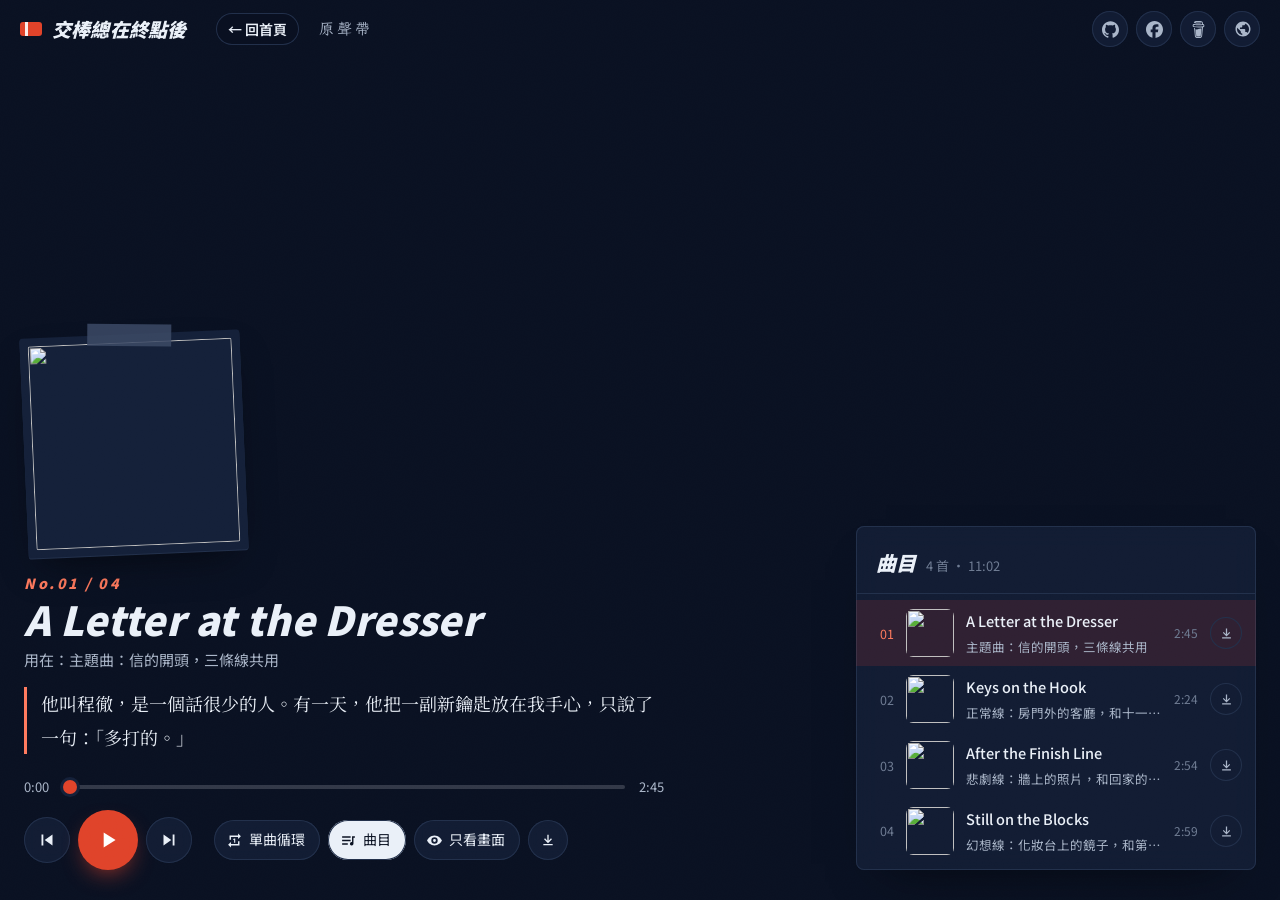
==== docs/music/index.html @ 39784e63 "配樂四首（gemini-web）、公開站：首頁、原聲帶、查證紀錄 正常、悲劇、幻想三首是第二版：第一版代聽發現樂器沒照指定，改提示詞重產。 服務網址與金鑰都從本機環境讀。  Co-Authored-B" ====
<!doctype html>
<html lang="zh-Hant" data-theme="dark" data-skin="cheng">
<head>
<meta charset="utf-8">
<meta name="viewport" content="width=device-width,initial-scale=1,viewport-fit=cover">
<title>交棒總在終點後 · 原聲帶</title>
<meta name="description" content="《交棒總在終點後》原聲帶四首。播放時背景換成那首曲子用到的畫面，可以把介面整個收起來，只留圖和音樂。">
<meta name="theme-color" content="#1b1f2d">
<link rel="canonical" href="https://yazelin.github.io/larch-handoff/music/">
<meta property="og:type" content="music.album">
<meta property="og:title" content="交棒總在終點後 · 原聲帶">
<meta property="og:description" content="四首純器樂，照劇情的順序。播放時背景換成那一段的畫面。">
<meta property="og:image" content="https://cdn.jsdelivr.net/gh/yazelin/larch-handoff@main/assets/art/cg/C01_v1.webp">
<meta name="twitter:card" content="summary_large_image">
<link rel="icon" href="data:image/svg+xml,%3Csvg xmlns='http://www.w3.org/2000/svg' viewBox='0 0 32 32'%3E%3Crect x='2' y='7' width='28' height='18' rx='4' fill='%23c4553e'/%3E%3Crect x='9' y='7' width='4' height='18' fill='%23fff'/%3E%3C/svg%3E">
<link rel="preconnect" href="https://fonts.googleapis.com">
<link rel="preconnect" href="https://fonts.gstatic.com" crossorigin>
<link rel="preconnect" href="https://cdn.jsdelivr.net" crossorigin>
<link rel="stylesheet" href="https://fonts.googleapis.com/css2?family=LXGW+WenKai+TC:wght@400;700&family=Noto+Serif+TC:wght@400;600&family=Noto+Sans+TC:wght@400;500;700;900&family=Huninn&display=swap">
<link rel="stylesheet" href="../assets-site/site.css">
<style>
  :root{--veil:var(--paper-rgb);--glass:color-mix(in srgb,var(--card) 80%,transparent)}
html,body{height:100%;margin:0;overflow:hidden;overscroll-behavior:none}
body{display:flex;flex-direction:column;height:100dvh}
body::before{z-index:3}

#stage{position:fixed;inset:0;z-index:0;overflow:hidden;background:var(--paper)}
#stage img{position:absolute;inset:0;width:100%;height:100%;object-fit:cover;opacity:0;transition:opacity 1.8s ease;transform:scale(1.04)}
#stage img.on{opacity:1;animation:kb var(--kb,20s) linear forwards}
@keyframes kb{from{transform:scale(1.05) translate(var(--x0),var(--y0))}to{transform:scale(1.16) translate(var(--x1),var(--y1))}}
/* 薄紗：上方淡、下方濃，讓壓在亮圖上的字看得清 */
#stage::after{content:"";position:absolute;inset:0;transition:opacity .7s;
  background:linear-gradient(180deg,rgb(var(--veil)/.7) 0,rgb(var(--veil)/0) 16%,rgb(var(--veil)/0) 40%,rgb(var(--veil)/.72) 70%,rgb(var(--veil)/.96) 100%)}
@media (min-width:901px){#stage::after{background:linear-gradient(180deg,rgb(var(--veil)/.7) 0,rgb(var(--veil)/0) 16%,rgb(var(--veil)/0) 46%,rgb(var(--veil)/.75) 76%,rgb(var(--veil)/.95) 100%),linear-gradient(270deg,rgb(var(--veil)/.55),rgb(var(--veil)/0) 40%),linear-gradient(90deg,rgb(var(--veil)/.6),rgb(var(--veil)/0) 50%)}}


.top{position:relative;z-index:4;flex:none}
.top .in{height:58px}
.top .ttl2{font-family:var(--f-display);color:var(--ink-2);font-size:15px;letter-spacing:.2em;white-space:nowrap}
.top .footer-icons{margin-left:auto!important}
.top .footer-icons{margin-left:10px;gap:8px}
.top .footer-icon{width:36px;height:36px;background:var(--glass);backdrop-filter:blur(6px);-webkit-backdrop-filter:blur(6px)}
/* 回首頁：桌機手機都看得到 */
.top .home{margin-left:10px;padding:6px 12px;border-radius:99px;font:600 14px "Noto Sans TC",sans-serif;text-decoration:none;color:var(--ink);background:rgb(var(--paper-rgb)/.82);box-shadow:inset 0 0 0 1px var(--line);white-space:nowrap}
.top .home:hover{background:rgb(var(--paper-rgb))}
@media (max-width:520px){.top .ttl2{display:none}.brand{font-size:17px}.brand span{display:none}.top .footer-icon{width:34px;height:34px}.top .footer-icons{gap:6px;margin-left:8px}}

main{position:relative;z-index:2;flex:1;min-height:0;display:grid;grid-template-columns:minmax(0,1fr) 400px;gap:28px;padding:12px max(24px,calc(50% - 620px)) 0}
#now{align-self:end;max-width:640px;padding-bottom:30px}
.cv{position:relative;width:min(220px,30vw);aspect-ratio:1;margin:0 0 22px;padding:8px;background:var(--card);border-radius:4px;rotate:-1.5deg;
  box-shadow:0 1px 0 var(--line),0 18px 40px -16px rgb(var(--shadow)/.55)}
.cv::before{content:"";position:absolute;z-index:1;top:-10px;left:50%;width:84px;height:22px;translate:-50% 0;rotate:3deg;background:var(--tape);opacity:.85}

.cv img{width:100%;height:100%;object-fit:cover;border-radius:2px;transition:opacity .5s}
#no{font-size:13px;letter-spacing:.22em;color:var(--accent);font-weight:500;margin:0}
#title{font-family:var(--f-display);font-weight:400;font-size:clamp(26px,3.6vw,40px);line-height:1.25;margin:4px 0 2px;letter-spacing:.01em}
#scene{margin:0;color:var(--ink-2);font-size:15px}
#line{font-family:var(--f-serif);font-size:clamp(16px,1.6vw,18px);margin:14px 0 20px;padding-left:14px;border-left:3px solid var(--accent);color:var(--ink)}
.bar{display:flex;align-items:center;gap:12px;font-size:13px;color:var(--ink-2);font-variant-numeric:tabular-nums}
#seek{flex:1;-webkit-appearance:none;appearance:none;height:22px;background:transparent;cursor:pointer}
#seek::-webkit-slider-runnable-track{height:4px;border-radius:2px;background:linear-gradient(90deg,var(--track) var(--p,0%),color-mix(in srgb,var(--ink) 18%,transparent) var(--p,0%))}
#seek::-moz-range-track{height:4px;border-radius:2px;background:linear-gradient(90deg,var(--track) var(--p,0%),color-mix(in srgb,var(--ink) 18%,transparent) var(--p,0%))}
#seek::-webkit-slider-thumb{-webkit-appearance:none;width:14px;height:14px;margin-top:-5px;border-radius:50%;background:var(--track);box-shadow:0 0 0 3px var(--card)}
#seek::-moz-range-thumb{width:14px;height:14px;border:0;border-radius:50%;background:var(--track);box-shadow:0 0 0 3px var(--card)}
.ctl{display:flex;align-items:center;gap:8px;margin-top:10px;flex-wrap:wrap}
.ctl button{border:0;cursor:pointer;width:46px;height:46px;border-radius:50%;display:grid;place-items:center;background:var(--glass);color:var(--ink);box-shadow:inset 0 0 0 1px var(--line);backdrop-filter:blur(6px);-webkit-backdrop-filter:blur(6px);transition:transform .2s}
.ctl button:hover{transform:translateY(-1px)}
.ctl svg{width:22px;height:22px;fill:currentColor}
#play{width:60px;height:60px;background:var(--track);color:var(--track-ink);box-shadow:0 10px 24px -10px color-mix(in srgb,var(--track) 85%,transparent)}
#play svg{width:26px;height:26px}
.ctl .txt{width:auto;border-radius:23px;padding:0 15px 0 12px;font-size:14px;height:40px;display:inline-flex;gap:6px;align-items:center}
.ctl .txt svg{width:17px;height:17px}
#dlbtn{padding:0 12px}
.ctl .txt[aria-pressed="true"]{background:var(--ink);color:var(--paper)}
.ctl .gap{flex:0 0 6px}

#side{min-height:0;display:flex;flex-direction:column;align-self:end;max-height:calc(100% - 24px);margin-bottom:30px;background:var(--glass);border-radius:18px;
  box-shadow:inset 0 0 0 1px var(--line),0 24px 50px -30px rgb(var(--shadow)/.6);backdrop-filter:blur(12px);-webkit-backdrop-filter:blur(12px);overflow:hidden}
#sidehead{flex:none;display:flex;align-items:baseline;gap:10px;padding:18px 20px 12px;border-bottom:1px solid var(--line)}
#sidehead b{font-family:var(--f-display);font-weight:400;font-size:20px}
#sidehead span{color:var(--ink-3);font-size:13px}
#grab{display:none}
#list{flex:1;min-height:0;overflow-y:auto;margin:0;padding:6px 0;list-style:none}
#list li{display:grid;grid-template-columns:22px 48px minmax(0,1fr) auto 32px;gap:12px;align-items:center;padding:8px 14px 8px 16px;cursor:pointer;transition:background .2s}
#list li:hover{background:color-mix(in srgb,var(--ink) 6%,transparent)}
#list li.on{background:color-mix(in srgb,var(--track) 14%,transparent)}
#list .k,#list .eq{grid-area:1/1}
#list .k{font-size:12.5px;color:var(--ink-3);font-variant-numeric:tabular-nums;text-align:right}
#list li.on .k{color:var(--accent)}
#list img{width:48px;height:48px;border-radius:7px;object-fit:cover}
#list b{display:block;font-weight:500;font-size:14.5px;white-space:nowrap;overflow:hidden;text-overflow:ellipsis}
#list .t span{display:block;font-size:12.5px;color:var(--ink-2);white-space:nowrap;overflow:hidden;text-overflow:ellipsis}
#list .d{font-size:12px;color:var(--ink-3);font-variant-numeric:tabular-nums}
#list .dl{border:0;width:32px;height:32px;border-radius:50%;display:grid;place-items:center;background:none;color:var(--ink-2);cursor:pointer;box-shadow:inset 0 0 0 1px var(--line)}
#list .dl:hover{color:var(--ink)}
#list .dl svg{width:15px;height:15px;fill:currentColor}
/* 正在播的那首，序號換成三條會動的小柱 */
.eq{display:none;justify-self:end;gap:2px;align-items:flex-end;height:14px}
.eq i{width:3px;background:var(--track);border-radius:1px;animation:eq 1s ease-in-out infinite}
.eq i:nth-child(2){animation-delay:-.35s}.eq i:nth-child(3){animation-delay:-.7s}
@keyframes eq{0%,100%{height:4px}50%{height:14px}}
body.playing #list li.on .k{display:none}
body.playing #list li.on .eq{display:flex}

body.nolist main{grid-template-columns:minmax(0,1fr)}
body.nolist #side{display:none}
body.bare #stage::after{opacity:.15}
#baretip{position:fixed;z-index:5;left:50%;bottom:calc(24px + env(safe-area-inset-bottom));transform:translateX(-50%);padding:7px 16px;border-radius:99px;background:rgb(var(--veil)/.8);color:var(--ink-2);font-size:13px;opacity:0;transition:opacity .6s;pointer-events:none;white-space:nowrap}
body.bare #baretip.show{opacity:1}
#hint{position:fixed;z-index:6;left:50%;top:42%;transform:translate(-50%,-50%);border:0;padding:14px 28px;border-radius:99px;background:var(--track);color:var(--track-ink);font-size:16px;letter-spacing:.12em;cursor:pointer;box-shadow:0 14px 30px -12px color-mix(in srgb,var(--track) 85%,transparent)}
#hint[hidden]{display:none}

@media (max-width:900px){
  main{grid-template-columns:1fr;padding:0 16px}
  #now{display:grid;grid-template-columns:96px minmax(0,1fr);column-gap:16px;align-items:center;padding-bottom:calc(14px + env(safe-area-inset-bottom))}
  .cv{width:96px;margin:0;padding:5px;grid-row:span 3;rotate:-2deg}
  .cv::before{width:46px;height:14px;top:-7px}
  #title{font-size:22px}
  #scene{font-size:13.5px}
  #line,.bar,.ctl{grid-column:1/-1}
  #line{font-size:15.5px;margin:16px 0 12px}
  .ctl{justify-content:space-between;gap:6px}
  .ctl .gap{display:none}
  .ctl .txt{padding:0;width:42px;height:42px;justify-content:center;border-radius:50%}
  .ctl .txt span{display:none}
  .ctl{flex-wrap:nowrap}
  #stage::after{background:linear-gradient(180deg,rgb(var(--veil)/.7) 0,rgb(var(--veil)/0) 14%,rgb(var(--veil)/0) 30%,rgb(var(--veil)/.82) 56%,rgb(var(--veil)/.96) 76%)}
  #side{position:fixed;left:0;right:0;bottom:0;max-height:none;height:66dvh;z-index:8;margin:0;border-radius:20px 20px 0 0;background:color-mix(in srgb,var(--card) 95%,transparent)}
  #grab{display:block;flex:none;border:0;background:none;width:100%;padding:10px 0 2px;cursor:pointer;color:var(--ink-3);font-size:12px}
  #grab::before{content:"";display:block;width:42px;height:4px;border-radius:2px;background:var(--ink-3);opacity:.5;margin:0 auto 4px}
  #sidehead{padding:6px 18px 10px}
}
@media (max-width:380px){.ctl button,.ctl .txt{width:38px;height:38px}#play{width:52px;height:52px}}
@media (prefers-reduced-motion:reduce){#stage img.on{animation:none}.eq i{animation:none;height:10px}}
</style>
<link rel="stylesheet" href="../assets-site/skins.css">
</head>
<body class="nolist">
<div id="stage"><img id="s0" alt=""><img id="s1" alt=""></div>

<header class="top" data-solid>
  <div class="wrap in" style="width:auto;padding:0 max(16px,calc(50% - 620px))">
    <a class="brand" href="../"><i aria-hidden="true"></i><span>交棒總在終點後</span></a>
    <a class="home" href="../">← 回首頁</a>
    <span class="ttl2">原聲帶</span>
    <nav class="footer-icons" aria-label="作者連結">
      <a class="footer-icon" href="https://github.com/yazelin/larch-handoff" target="_blank" rel="noopener" aria-label="GitHub 原始碼" title="GitHub 原始碼"><svg viewBox="0 0 24 24" width="17" height="17" fill="currentColor" aria-hidden="true"><path d="M12 .297c-6.63 0-12 5.373-12 12 0 5.303 3.438 9.8 8.205 11.385.6.113.82-.258.82-.577 0-.285-.01-1.04-.015-2.04-3.338.724-4.042-1.61-4.042-1.61C4.422 18.07 3.633 17.7 3.633 17.7c-1.087-.744.084-.729.084-.729 1.205.084 1.838 1.236 1.838 1.236 1.07 1.835 2.809 1.305 3.495.998.108-.776.417-1.305.76-1.605-2.665-.3-5.466-1.332-5.466-5.93 0-1.31.465-2.38 1.235-3.22-.135-.303-.54-1.523.105-3.176 0 0 1.005-.322 3.3 1.23.96-.267 1.98-.399 3-.405 1.02.006 2.04.138 3 .405 2.28-1.552 3.285-1.23 3.285-1.23.645 1.653.24 2.873.12 3.176.765.84 1.23 1.91 1.23 3.22 0 4.61-2.805 5.625-5.475 5.92.42.36.81 1.096.81 2.22 0 1.606-.015 2.896-.015 3.286 0 .315.21.69.825.57C20.565 22.092 24 17.592 24 12.297c0-6.627-5.373-12-12-12"/></svg></a>
      <a class="footer-icon" href="https://www.facebook.com/yaze.lin.gm" target="_blank" rel="noopener" aria-label="Facebook" title="Facebook"><svg viewBox="0 0 24 24" width="17" height="17" fill="currentColor" aria-hidden="true"><path d="M9.101 23.691v-7.98H6.627v-3.667h2.474v-1.58c0-4.085 1.848-5.978 5.858-5.978.401 0 .955.042 1.468.103a8.68 8.68 0 0 1 1.141.195v3.325a8.623 8.623 0 0 0-.653-.036 26.805 26.805 0 0 0-.733-.009c-.707 0-1.259.096-1.675.309a1.686 1.686 0 0 0-.679.622c-.258.42-.374.995-.374 1.752v1.297h3.919l-.386 2.103-.287 1.564h-3.246v8.245C19.396 23.238 24 18.179 24 12.044c0-6.627-5.373-12-12-12s-12 5.373-12 12c0 5.628 3.874 10.35 9.101 11.647Z"/></svg></a>
      <a class="footer-icon" href="https://buymeacoffee.com/yazelin" target="_blank" rel="noopener" aria-label="請作者喝杯咖啡 Buy me a coffee" title="請作者喝杯咖啡 Buy me a coffee"><svg viewBox="0 0 24 24" width="17" height="17" fill="currentColor" aria-hidden="true"><path d="M20.216 6.415l-.132-.666c-.119-.598-.388-1.163-1.001-1.379-.197-.069-.42-.098-.57-.241-.152-.143-.196-.366-.231-.572-.065-.378-.125-.756-.192-1.133-.057-.325-.102-.69-.25-.987-.195-.4-.597-.634-.996-.788a5.723 5.723 0 00-.626-.194c-1-.263-2.050-.36-3.077-.416a25.834 25.834 0 00-3.7.062c-.915.083-1.88.184-2.75.5-.318.116-.646.256-.888.501-.297.302-.393.77-.177 1.146.154.267.415.456.692.58.36.162.737.284 1.123.366 1.075.238 2.189.331 3.287.37 1.218.05 2.437.01 3.65-.118.299-.033.598-.073.896-.119.352-.054.578-.513.474-.834-.124-.383-.457-.531-.834-.473-.466.074-.96.108-1.382.146-1.177.08-2.358.082-3.536.006a22.228 22.228 0 01-1.157-.107c-.086-.01-.18-.025-.258-.036-.243-.036-.484-.08-.724-.13-.111-.027-.111-.185 0-.212h.005c.277-.06.557-.108.838-.147h.002c.131-.009.263-.032.394-.048a25.076 25.076 0 013.426-.12c.674.019 1.347.067 2.017.144l.228.031c.267.04.533.088.798.145.392.085.895.113 1.07.542.055.137.08.288.111.431l.319 1.484a.237.237 0 01-.199.284h-.003c-.037.006-.075.01-.112.015a36.704 36.704 0 01-4.743.295 37.059 37.059 0 01-4.699-.304c-.14-.017-.293-.042-.417-.06-.326-.048-.649-.108-.973-.161-.393-.065-.768-.032-1.123.161-.29.16-.527.404-.675.701-.154.316-.199.66-.267 1-.069.34-.176.707-.135 1.056.087.753.613 1.365 1.37 1.502a39.69 39.69 0 0011.343.376.483.483 0 01.535.53l-.071.697-1.018 9.907c-.041.41-.047.832-.125 1.237-.122.637-.553 1.028-1.182 1.171-.577.131-1.165.2-1.756.205-.656.004-1.31-.025-1.966-.022-.699.004-1.556-.06-2.095-.58-.475-.458-.54-1.174-.605-1.793l-.731-7.013-.322-3.094c-.037-.351-.286-.695-.678-.678-.336.015-.718.3-.678.679l.228 2.185.949 9.112c.147 1.344 1.174 2.068 2.446 2.272.742.12 1.503.144 2.257.156.966.016 1.942.053 2.892-.122 1.408-.258 2.465-1.198 2.616-2.657.34-3.332.683-6.663 1.024-9.995l.215-2.087a.484.484 0 01.39-.426c.402-.078.787-.212 1.074-.518.455-.488.546-1.124.385-1.766zm-1.478.772c-.145.137-.363.201-.578.233-2.416.359-4.866.54-7.308.46-1.748-.06-3.477-.254-5.207-.498-.17-.024-.353-.055-.47-.18-.22-.236-.111-.71-.054-.995.052-.26.152-.609.463-.646.484-.057 1.046.148 1.526.22.577.088 1.156.159 1.737.212 2.48.226 5.002.19 7.472-.14.45-.06.899-.13 1.345-.21.399-.072.84-.206 1.08.206.166.281.188.657.162.974a.544.544 0 01-.169.364zm-6.159 3.9c-.862.37-1.840.788-3.109.788a5.884 5.884 0 01-1.569-.217l.877 9.004c.065.78.717 1.38 1.5 1.38 0 0 1.243.065 1.658.065.447 0 1.786-.065 1.786-.065.783 0 1.434-.6 1.499-1.38l.94-9.95a3.996 3.996 0 00-1.322-.238c-.826 0-1.491.284-2.26.613z"/></svg></a>
    </nav>
  </div>
</header>

<main>
  <section id="now" aria-live="polite">
    <div class="cv"><img id="cover" alt=""></div>
    <p id="no"></p>
    <h1 id="title">原聲帶</h1>
    <p id="scene"></p>
    <p id="line"></p>
    <div class="bar"><span id="cur">0:00</span><input id="seek" type="range" min="0" max="1000" value="0" aria-label="播放進度"><span id="dur">0:00</span></div>
    <div class="ctl">
      <button id="prev" aria-label="上一首"><svg viewBox="0 0 24 24"><path d="M6 6h2v12H6zm3.5 6 8.5 6V6z"/></svg></button>
      <button id="play" aria-label="播放"><svg viewBox="0 0 24 24"><path id="playicon" d="M8 5v14l11-7z"/></svg></button>
      <button id="next" aria-label="下一首"><svg viewBox="0 0 24 24"><path d="M6 18l8.5-6L6 6zm10-12h2v12h-2z"/></svg></button>
      <span class="gap"></span>
      <button id="mode" class="txt" aria-pressed="false" title="單曲循環" aria-label="單曲循環"><svg viewBox="0 0 24 24"><path d="M7 7h10v3l4-4-4-4v3H5v6h2zm10 10H7v-3l-4 4 4 4v-3h12v-6h-2zm-4-2V9h-1l-2 1v1h1.5v4z"/></svg><span>單曲循環</span></button>
      <button id="listbtn" class="txt" aria-pressed="false" aria-label="曲目"><svg viewBox="0 0 24 24"><path d="M3 6h12v2H3zm0 5h12v2H3zm0 5h8v2H3zm14-10h4v2h-2v8.5a2.5 2.5 0 1 1-2-2.45z"/></svg><span>曲目</span></button>
      <button id="barebtn" class="txt" title="只看畫面（H）" aria-label="只看畫面"><svg viewBox="0 0 24 24"><path d="M12 5C6.5 5 2.7 9.4 1.5 12c1.2 2.6 5 7 10.5 7s9.3-4.4 10.5-7C21.3 9.4 17.5 5 12 5zm0 11.5a4.5 4.5 0 1 1 0-9 4.5 4.5 0 0 1 0 9zm0-2.5a2 2 0 1 0 0-4 2 2 0 0 0 0 4z"/></svg><span>只看畫面</span></button>
      <button id="dlbtn" class="txt" aria-label="下載這首" title="下載這首"><svg viewBox="0 0 24 24" style="width:16px;height:16px"><path d="M11 4h2v9l3.5-3.5 1.4 1.4L12 16.8 6.1 10.9l1.4-1.4L11 13zM5 18h14v2H5z"/></svg></button>
    </div>
  </section>
  <aside id="side" aria-label="曲目">
    <button id="grab" aria-label="收起曲目">收起</button>
    <div id="sidehead"><b>曲目</b><span id="total"></span></div>
    <ol id="list"></ol>
  </aside>
</main>

<button id="hint" hidden>點一下開始播放</button>
<div id="baretip">點一下畫面，或按 H 叫回介面</div>
<audio id="audio" preload="none"></audio>

<script src="../assets-site/site.js"></script>
<script src="../assets-site/tracks.js"></script>
<script>
"use strict";
(function () {
  var $ = function (id) { return document.getElementById(id); };
  var A = $("audio"), T = TRACKS, idx = 0, slide = -1, layer = 0, one = false;
  var store = { get: function (k) { try { return localStorage.getItem(k); } catch (e) { return null; } }, set: function (k, v) { try { localStorage.setItem(k, v); } catch (e) {} } };
  var fmt = function (s) { return isFinite(s) ? Math.floor(s / 60) + ":" + String(Math.floor(s % 60)).padStart(2, "0") : "0:00"; };
  var narrow = matchMedia("(max-width:900px)");

  $("total").textContent = T.length + " 首 · " + fmt(T.reduce(function (s, t) { return s + t.dur; }, 0));
  $("list").innerHTML = T.map(function (t, i) {
    return '<li data-i="' + i + '"><span class="k">' + String(t.n).padStart(2, "0") + '</span><span class="eq" aria-hidden="true"><i></i><i></i><i></i></span><img data-a="' + t.cover + '" alt="" loading="lazy" style="object-position:' + t.pos + '"><div class="t"><b>' + t.title + "</b><span>" + t.scene + '</span></div><span class="d">' + fmt(t.dur) + '</span><button class="dl" data-f="' + i + '" aria-label="下載 ' + t.title + '" title="下載"><svg viewBox="0 0 24 24"><path d="M11 4h2v9l3.5-3.5 1.4 1.4L12 16.8 6.1 10.9l1.4-1.4L11 13zM5 18h14v2H5z"/></svg></button></li>';
  }).join("");
  SITE.apply($("list"));

  function fileName(t) { return "交棒總在終點後-" + String(t.n).padStart(2, "0") + "-" + t.title.replace(/ /g, "_") + ".mp3"; }
  $("list").addEventListener("click", function (e) {
    var d = e.target.closest(".dl"); if (d) { e.stopPropagation(); var t = T[+d.dataset.f]; SITE.download(SITE.asset(t.file), fileName(t), d); return; }
    var li = e.target.closest("li"); if (li) { load(+li.dataset.i, true); if (narrow.matches) setTimeout(function () { list(false); }, 250); }
  });
  $("dlbtn").onclick = function () { SITE.download(SITE.asset(T[idx].file), fileName(T[idx]), $("dlbtn")); };

  function load(i, autoplay) {
    idx = (i + T.length) % T.length; var t = T[idx];
    store.set("ho-idx", idx);
    A.src = SITE.asset(t.file);
    $("cover").src = SITE.asset(t.cover); $("cover").style.objectPosition = t.pos;
    $("no").textContent = "No." + String(t.n).padStart(2, "0") + " / " + String(T.length).padStart(2, "0");
    $("title").textContent = t.title; $("scene").textContent = "用在：" + t.scene; $("line").textContent = t.line;
    $("dur").textContent = fmt(t.dur); $("cur").textContent = "0:00"; setSeek(0);
    document.title = t.title + " · 交棒總在終點後 原聲帶";
    if (location.hash !== "#" + t.n) history.replaceState(null, "", "#" + t.n);
    [].forEach.call($("list").children, function (li, k) { li.classList.toggle("on", k === idx); });
    var on = $("list").children[idx]; if (on && !narrow.matches) on.scrollIntoView({ block: "nearest" });
    slide = -1; showSlide(0);
    if ("mediaSession" in navigator) navigator.mediaSession.metadata = new MediaMetadata({
      title: t.title, artist: "交棒總在終點後 原聲帶", album: t.scene,
      artwork: [{ src: SITE.asset(t.cover), sizes: "512x512", type: "image/webp" }] });
    if (autoplay) play();
  }
  function play() { A.play().then(function () { $("hint").hidden = true; }).catch(function () { $("hint").hidden = false; }); }
  $("hint").onclick = function () { $("hint").hidden = true; play(); };
  $("play").onclick = function () { if (A.paused) play(); else A.pause(); };
  A.onplay = function () { $("playicon").setAttribute("d", "M6 5h4v14H6zm8 0h4v14h-4z"); $("play").setAttribute("aria-label", "暫停"); document.body.classList.add("playing"); };
  A.onpause = function () { $("playicon").setAttribute("d", "M8 5v14l11-7z"); $("play").setAttribute("aria-label", "播放"); document.body.classList.remove("playing"); };
  $("prev").onclick = function () { if (A.currentTime > 3) A.currentTime = 0; else load(idx - 1, true); };
  $("next").onclick = function () { load(idx + 1, true); };
  /* 某一首載不到（例如 CDN 還沒更新）：顯示提示並自動換下一首，不讓整個播放器卡住 */
  var fails = 0;
  A.onerror = function () {
    if (!A.src) return; fails += 1;
    $("scene").textContent = "這首暫時載不到，換下一首。";
    if (fails < T.length) setTimeout(function () { load(idx + 1, true); }, 1200);
  };
  A.onplaying = function () { fails = 0; };
  A.onended = function () { if (one) { A.currentTime = 0; play(); } else if (idx === T.length - 1) load(0, false); else load(idx + 1, true); };
  function setOne(v) { one = v; store.set("ho-one", v ? "1" : "0"); $("mode").setAttribute("aria-pressed", String(v)); }
  $("mode").onclick = function () { setOne(!one); };

  var seeking = false;
  function setSeek(v) { $("seek").value = v; $("seek").style.setProperty("--p", (v / 10) + "%"); }
  $("seek").oninput = function () { seeking = true; setSeek(+$("seek").value); $("cur").textContent = fmt($("seek").value / 1000 * (A.duration || T[idx].dur)); };
  $("seek").onchange = function () { if (A.duration) A.currentTime = $("seek").value / 1000 * A.duration; seeking = false; };
  A.ontimeupdate = function () {
    var d = A.duration || T[idx].dur;
    if (!seeking) setSeek(A.currentTime / d * 1000);
    $("cur").textContent = fmt(A.currentTime); $("dur").textContent = fmt(d);
    var n = T[idx].slides.length; showSlide(Math.min(n - 1, Math.floor(A.currentTime / d * n)));
  };

  /* 背景：這首用到的畫面，依時間平均分配；每張慢慢推近、平移，方向每次不同 */
  function showSlide(k) {
    if (k === slide) return; slide = k;
    var t = T[idx], next = $("s" + (1 - layer)), cur = $("s" + layer);
    var hold = t.dur / t.slides.length, r = function () { return (Math.random() * 5 - 2.5).toFixed(2) + "%"; };
    next.onload = function () {
      next.classList.remove("on"); void next.offsetWidth;
      next.style.setProperty("--kb", Math.max(10, hold + 3) + "s");
      ["--x0", "--y0", "--x1", "--y1"].forEach(function (v) { next.style.setProperty(v, r()); });
      next.classList.add("on"); cur.classList.remove("on"); layer = 1 - layer;
    };
    next.src = SITE.asset(t.slides[k]);
    if (t.slides[k + 1]) { var im = new Image(); im.src = SITE.asset(t.slides[k + 1]); }
  }

  /* 曲目：桌機是右側面板，手機是底部抽屜 */
  function list(on) {
    document.body.classList.toggle("nolist", !on);
    $("listbtn").setAttribute("aria-pressed", String(on));
    if (!narrow.matches) store.set("ho-list", on ? "1" : "0");
  }
  list(!narrow.matches && store.get("ho-list") !== "0");
  $("listbtn").onclick = function (e) { e.stopPropagation(); list(document.body.classList.contains("nolist")); };
  $("grab").onclick = function (e) { e.stopPropagation(); list(false); };
  document.addEventListener("click", function (e) {
    if (!narrow.matches || document.body.classList.contains("nolist")) return;
    if (e.target.closest("#side") || e.target.closest("#listbtn")) return;
    list(false);
  });

  /* 只看畫面：介面淡出，點任何地方、按 H 或 Esc 叫回來 */
  function bare(on) {
    document.body.classList.toggle("bare", on);
    var tip = $("baretip"); tip.classList.toggle("show", on); clearTimeout(bare.t);
    if (on) bare.t = setTimeout(function () { tip.classList.remove("show"); }, 2600);
  }
  $("barebtn").onclick = function (e) { e.stopPropagation(); bare(true); };
  document.addEventListener("click", function (e) { if (document.body.classList.contains("bare")) { e.preventDefault(); e.stopPropagation(); bare(false); } }, true);
  document.addEventListener("keydown", function (e) {
    if (e.target.closest && e.target.closest("input")) return;
    if (e.key === "h" || e.key === "H") bare(!document.body.classList.contains("bare"));
    else if (e.key === "Escape") bare(false);
    else if (e.code === "Space" && (e.target === document.body)) { e.preventDefault(); $("play").click(); }
    else if (e.key === "ArrowRight" && e.shiftKey) load(idx + 1, true);
    else if (e.key === "ArrowLeft" && e.shiftKey) load(idx - 1, true);
  });


  if ("mediaSession" in navigator) {
    navigator.mediaSession.setActionHandler("play", play);
    navigator.mediaSession.setActionHandler("pause", function () { A.pause(); });
    navigator.mediaSession.setActionHandler("previoustrack", function () { load(idx - 1, true); });
    navigator.mediaSession.setActionHandler("nexttrack", function () { load(idx + 1, true); });
    try { navigator.mediaSession.setActionHandler("seekto", function (e) { A.currentTime = e.seekTime; }); } catch (e) {}
  }

  function fromHash() { var m = /^#(\d+)$/.exec(location.hash); if (!m) return -1; var k = T.findIndex(function (t) { return t.n === +m[1]; }); return k; }
  addEventListener("hashchange", function () { var k = fromHash(); if (k >= 0 && k !== idx) load(k, !A.paused); });
  setOne(store.get("ho-one") === "1");
  SITE.ready.then(function () {
    var k = fromHash(); if (k < 0) k = +(store.get("ho-idx") || 0) || 0;
    load(k, false);
  });
})();
</script>
<!-- yz-promo-footer v11 | 三件套+BMC 注意力效果 | https://github.com/yazelin/promo-footer-skill -->
<script>
(function(){"use strict";
if(window.__yzPromoInit)return;window.__yzPromoInit=1;
/* 開啟計數。只送站名,後端只記「哪天、哪站、幾次」,不存 IP、不設 cookie、不給識別碼。
   有一半的作品是純靜態沒後端,以前根本不知道有沒有人在用。這行要放在下面那個
   prefers-reduced-motion 的 return 之前,不然關動畫的人就不會被算到。 */
try{if(location.hostname==="yazelin.github.io"&&navigator.sendBeacon)navigator.sendBeacon("https://k-rider-api.yazelinj303.workers.dev/hit?s=larch-handoff")}catch(e){}
try{if(window.matchMedia&&matchMedia("(prefers-reduced-motion: reduce)").matches)return}catch(e){}
var REPO="larch-handoff",INJECT=false,ADDBLOG=true;
var GH=REPO?"https://github.com/yazelin/"+REPO:"https://github.com/yazelin";
var LINES=["嘿，這裡這裡，我是咖啡按鈕","我是一顆很努力的按鈕，求被點一下","噓，亞澤不知道我在偷偷拉贊助","你看我跳得這麼賣力，不請一杯嗎？","不請也沒關係，你來玩我就很開心","免費給你玩的，想寵亞澤再說","一杯咖啡，是下一個作品的燃料","你的咖啡會變成下一個作品，真的","咖啡因進入亞澤體內，程式碼就會自己寫完","亞澤說，有人請咖啡他會開心一整天","只是一杯咖啡，但亞澤會記得你","用愛發電中，咖啡因可提升發電效率","覺得好玩嗎？抖內一下下","這個網站沒有廣告，只有我這顆按鈕"];
var ICONS={blog:'<svg viewBox="0 0 24 24" width="18" height="18" fill="currentColor" aria-hidden="true"><path d="M12 2C6.48 2 2 6.48 2 12s4.48 10 10 10 10-4.48 10-10S17.52 2 12 2zm-1 17.93c-3.95-.49-7-3.85-7-7.93 0-.62.08-1.21.21-1.79L9 15v1c0 1.1.9 2 2 2v1.93zm6.9-2.54c-.26-.81-1-1.39-1.9-1.39h-1v-3c0-.55-.45-1-1-1H8v-2h2c.55 0 1-.45 1-1V7h2c1.1 0 2-.9 2-2v-.41c2.93 1.19 5 4.06 5 7.41 0 2.08-.8 3.97-2.1 5.39z"/></svg>',gh:'<svg viewBox="0 0 24 24" width="18" height="18" fill="currentColor" aria-hidden="true"><path d="M12 .297c-6.63 0-12 5.373-12 12 0 5.303 3.438 9.8 8.205 11.385.6.113.82-.258.82-.577 0-.285-.01-1.04-.015-2.04-3.338.724-4.042-1.61-4.042-1.61C4.422 18.07 3.633 17.7 3.633 17.7c-1.087-.744.084-.729.084-.729 1.205.084 1.838 1.236 1.838 1.236 1.07 1.835 2.809 1.305 3.495.998.108-.776.417-1.305.76-1.605-2.665-.3-5.466-1.332-5.466-5.93 0-1.31.465-2.38 1.235-3.22-.135-.303-.54-1.523.105-3.176 0 0 1.005-.322 3.3 1.23.96-.267 1.98-.399 3-.405 1.02.006 2.04.138 3 .405 2.28-1.552 3.285-1.23 3.285-1.23.645 1.653.24 2.873.12 3.176.765.84 1.23 1.91 1.23 3.22 0 4.61-2.805 5.625-5.475 5.92.42.36.81 1.096.81 2.22 0 1.606-.015 2.896-.015 3.286 0 .315.21.69.825.57C20.565 22.092 24 17.592 24 12.297c0-6.627-5.373-12-12-12"/></svg>',fb:'<svg viewBox="0 0 24 24" width="18" height="18" fill="currentColor" aria-hidden="true"><path d="M9.101 23.691v-7.98H6.627v-3.667h2.474v-1.58c0-4.085 1.848-5.978 5.858-5.978.401 0 .955.042 1.468.103a8.68 8.68 0 0 1 1.141.195v3.325a8.623 8.623 0 0 0-.653-.036 26.805 26.805 0 0 0-.733-.009c-.707 0-1.259.096-1.675.309a1.686 1.686 0 0 0-.679.622c-.258.42-.374.995-.374 1.752v1.297h3.919l-.386 2.103-.287 1.564h-3.246v8.245C19.396 23.238 24 18.179 24 12.044c0-6.627-5.373-12-12-12s-12 5.373-12 12c0 5.628 3.874 10.35 9.101 11.647Z"/></svg>',bmc:'<svg viewBox="0 0 24 24" width="18" height="18" fill="currentColor" aria-hidden="true"><path d="M20.216 6.415l-.132-.666c-.119-.598-.388-1.163-1.001-1.379-.197-.069-.42-.098-.57-.241-.152-.143-.196-.366-.231-.572-.065-.378-.125-.756-.192-1.133-.057-.325-.102-.69-.25-.987-.195-.4-.597-.634-.996-.788a5.723 5.723 0 00-.626-.194c-1-.263-2.05-.36-3.077-.416a25.834 25.834 0 00-3.7.062c-.915.083-1.88.184-2.75.5-.318.116-.646.256-.888.501-.297.302-.393.77-.177 1.146.154.267.415.456.692.58.36.162.737.284 1.123.366 1.075.238 2.189.331 3.287.37 1.218.05 2.437.01 3.65-.118.299-.033.598-.073.896-.119.352-.054.578-.513.474-.834-.124-.383-.457-.531-.834-.473-.466.074-.96.108-1.382.146-1.177.08-2.358.082-3.536.006a22.228 22.228 0 01-1.157-.107c-.086-.01-.18-.025-.258-.036-.243-.036-.484-.08-.724-.13-.111-.027-.111-.185 0-.212h.005c.277-.06.557-.108.838-.147h.002c.131-.009.263-.032.394-.048a25.076 25.076 0 013.426-.12c.674.019 1.347.067 2.017.144l.228.031c.267.04.533.088.798.145.392.085.895.113 1.07.542.055.137.08.288.111.431l.319 1.484a.237.237 0 01-.199.284h-.003c-.037.006-.075.01-.112.015a36.704 36.704 0 01-4.743.295 37.059 37.059 0 01-4.699-.304c-.14-.017-.293-.042-.417-.06-.326-.048-.649-.108-.973-.161-.393-.065-.768-.032-1.123.161-.29.16-.527.404-.675.701-.154.316-.199.66-.267 1-.069.34-.176.707-.135 1.056.087.753.613 1.365 1.37 1.502a39.69 39.69 0 0011.343.376.483.483 0 01.535.53l-.071.697-1.018 9.907c-.041.41-.047.832-.125 1.237-.122.637-.553 1.028-1.182 1.171-.577.131-1.165.2-1.756.205-.656.004-1.31-.025-1.966-.022-.699.004-1.556-.06-2.095-.58-.475-.458-.54-1.174-.605-1.793l-.731-7.013-.322-3.094c-.037-.351-.286-.695-.678-.678-.336.015-.718.3-.678.679l.228 2.185.949 9.112c.147 1.344 1.174 2.068 2.446 2.272.742.12 1.503.144 2.257.156.966.016 1.942.053 2.892-.122 1.408-.258 2.465-1.198 2.616-2.657.34-3.332.683-6.663 1.024-9.995l.215-2.087a.484.484 0 01.39-.426c.402-.078.787-.212 1.074-.518.455-.488.546-1.124.385-1.766zm-1.478.772c-.145.137-.363.201-.578.233-2.416.359-4.866.54-7.308.46-1.748-.06-3.477-.254-5.207-.498-.17-.024-.353-.055-.47-.18-.22-.236-.111-.71-.054-.995.052-.26.152-.609.463-.646.484-.057 1.046.148 1.526.22.577.088 1.156.159 1.737.212 2.48.226 5.002.19 7.472-.14.45-.06.899-.13 1.345-.21.399-.072.84-.206 1.08.206.166.281.188.657.162.974a.544.544 0 01-.169.364zm-6.159 3.9c-.862.37-1.84.788-3.109.788a5.884 5.884 0 01-1.569-.217l.877 9.004c.065.78.717 1.38 1.5 1.38 0 0 1.243.065 1.658.065.447 0 1.786-.065 1.786-.065.783 0 1.434-.6 1.499-1.38l.94-9.95a3.996 3.996 0 00-1.322-.238c-.826 0-1.491.284-2.26.613z"/></svg>'};
var CSS="@keyframes yzIdle{0%,55%,100%{transform:translateY(0)}62%{transform:translateY(-4px)}70%{transform:translateY(0)}78%{transform:translateY(-2px)}84%{transform:translateY(0)}}"+
".yz-idle{animation:yzIdle 2.6s ease-in-out infinite}"+
"@keyframes yzHop{0%,100%{transform:translateY(0)}20%{transform:translateY(-6px) scale(1.04)}40%{transform:translateY(0) scale(1)}55%{transform:translateY(-3px)}70%{transform:translateY(0)}}"+
".yz-hop{animation:yzHop .9s cubic-bezier(.36,.07,.19,.97)}"+
".yz-bubble{position:fixed;z-index:2147483000;max-width:200px;padding:6px 11px;border-radius:14px;background:#fffdf7;color:#4a3f35;border:1px solid rgba(0,0,0,.1);box-shadow:0 4px 14px rgba(0,0,0,.18);font:13px/1.5 system-ui,-apple-system,'Noto Sans TC',sans-serif;pointer-events:none;opacity:0;transform:translateY(5px);transition:opacity .25s ease,transform .25s ease}"+
".yz-bubble.yz-on{opacity:1;transform:translateY(0)}"+
".yz-bubble::after{content:'';position:absolute;left:var(--yz-tail,50%);margin-left:-6px;border:6px solid transparent}"+
".yz-bubble.yz-above::after{bottom:-6px;border-bottom:0;border-top:6px solid #fffdf7}"+
".yz-bubble.yz-below::after{top:-6px;border-top:0;border-bottom:6px solid #fffdf7}"+
".yz-cluster{position:fixed;right:12px;bottom:12px;z-index:2147482999;display:flex;gap:10px}"+
".yz-cluster a{display:inline-flex;align-items:center;justify-content:center;width:38px;height:38px;border-radius:50%;background:rgba(22,26,35,.72);color:#fff;border:1px solid rgba(255,255,255,.28);backdrop-filter:blur(4px);transition:transform .15s,background .15s}"+
".yz-cluster a:hover{transform:translateY(-2px);background:rgba(22,26,35,.92)}";
var bubble,anchor;
function addCss(){if(document.getElementById("yz-promo-css"))return;var s=document.createElement("style");s.id="yz-promo-css";s.textContent=CSS;document.head.appendChild(s)}
function inFooter(el){try{return !!(el.closest&&el.closest('footer,nav,[class*="footer"],[id*="footer"]'))}catch(e){return false}}
function findAnchor(){var as=document.querySelectorAll('a[href*="buymeacoffee.com/yazelin"]');if(!as.length)return null;
var vis=[],i,r;for(i=0;i<as.length;i++){r=as[i].getBoundingClientRect();if(r.width||r.height)vis.push(as[i])}
var pool=vis.length?vis:[].slice.call(as);
for(i=0;i<pool.length;i++)if(inFooter(pool[i]))return pool[i];
return pool[pool.length-1]}
function inject(){if(!INJECT||findAnchor()||document.querySelector(".yz-cluster"))return;
var n=document.createElement("nav");n.className="yz-cluster";n.setAttribute("aria-label","作者連結");
n.innerHTML='<a href="'+GH+'" target="_blank" rel="noopener" aria-label="GitHub 原始碼" title="GitHub 原始碼">'+ICONS.gh+'</a>'+
'<a href="https://www.facebook.com/yaze.lin.gm" target="_blank" rel="noopener" aria-label="Facebook" title="Facebook">'+ICONS.fb+'</a>'+
'<a href="https://buymeacoffee.com/yazelin" target="_blank" rel="noopener" aria-label="請亞澤喝杯咖啡 Buy me a coffee" title="請亞澤喝杯咖啡 Buy me a coffee">'+ICONS.bmc+'</a>'+
(ADDBLOG?'<a class="yz-blog" href="https://yazelin.github.io/" target="_blank" rel="noopener" aria-label="亞澤的部落格" title="亞澤的部落格">'+ICONS.blog+'</a>':'');
document.body.appendChild(n)}
function blogLinked(){var as=document.querySelectorAll('a[href^="https://yazelin.github.io"]');for(var i=0;i<as.length;i++){try{if(new URL(as[i].href).pathname==="/")return true}catch(e){}}return false}
function addBlog(){if(!ADDBLOG||document.querySelector(".yz-blog")||blogLinked()||!inFooter(anchor))return;
var c=anchor.cloneNode(true);c.classList.remove("yz-hop","yz-idle");c.classList.add("yz-blog");
c.href="https://yazelin.github.io/";c.setAttribute("aria-label","亞澤的部落格");c.setAttribute("title","亞澤的部落格");
if(c.querySelector("svg")){var hasText=!!c.textContent.trim();c.innerHTML=ICONS.blog+(hasText?"部落格":"")}else{c.textContent="部落格"}
anchor.parentNode.insertBefore(c,anchor.nextSibling)}
function hop(){anchor.classList.remove("yz-hop");void anchor.offsetWidth;anchor.classList.add("yz-hop")}
var shown=0,MAX_SHOWS=3;
function say(){if(document.hidden)return;var r=anchor.getBoundingClientRect();if(!r.width&&!r.height)return;if(r.bottom<0||r.top>innerHeight)return;shown++;
bubble.textContent=LINES[Math.floor(Math.random()*LINES.length)];
bubble.classList.remove("yz-on","yz-above","yz-below");
bubble.style.left="0px";bubble.style.top="0px";
var bw=bubble.offsetWidth,bh=bubble.offsetHeight,cx=r.left+r.width/2;
var left=Math.max(8,Math.min(cx-bw/2,innerWidth-bw-8));
var above=r.top-bh-12>=8;
bubble.style.left=left+"px";
bubble.style.top=(above?r.top-bh-12:r.bottom+12)+"px";
bubble.classList.add(above?"yz-above":"yz-below");
bubble.style.setProperty("--yz-tail",Math.max(12,Math.min(cx-left,bw-12))+"px");
hop();
requestAnimationFrame(function(){bubble.classList.add("yz-on")});
setTimeout(function(){bubble.classList.remove("yz-on")},4200)}
function start(){addCss();inject();anchor=findAnchor();if(!anchor)return false;
try{if(getComputedStyle(anchor).display==="inline")anchor.style.display="inline-block"}catch(e){}
anchor.classList.add("yz-idle");
anchor.addEventListener("animationend",function(e){if(e.animationName==="yzHop")anchor.classList.remove("yz-hop")});
try{addBlog()}catch(e){}
bubble=document.createElement("div");bubble.className="yz-bubble";bubble.setAttribute("aria-hidden","true");document.body.appendChild(bubble);
window.__yzPromo=say;
(function loop(first){if(shown>=MAX_SHOWS)return;setTimeout(function(){say();loop(false)},first?18e3+Math.random()*12e3:9e4+Math.random()*9e4)})(true);
return true}
function boot(){var tries=0;(function t(){if(start())return;if(++tries<20)setTimeout(t,1500)})()}
if(document.readyState==="loading")document.addEventListener("DOMContentLoaded",boot);else boot();
})();
</script>
</body>
</html>
---- docs/assets-site/site.css ----
/* 《起跑總在開始前》公開站共用樣式：紙、紅色 PU 跑道、天空藍。零 build。 */
/* 兩個主題 × 深淺色。data-skin="cheng"（預設，程徹版：海軍藍、紅色 PU 跑道、白線、銀灰）
   與 data-skin="lin"（林向晚版：櫻花粉、玫瑰霧粉、奶油米、淡紫、紙膠帶）。
   --track 是填色（按鈕、跑道），--track-ink 是填色上的字，--accent 是當文字或線條用的強調色。 */
:root{
  --f-display:"LXGW WenKai TC","Noto Serif TC","Songti TC",serif;
  --f-serif:"Noto Serif TC","Songti TC","PMingLiU",serif;
  --f-body:"Noto Sans TC","PingFang TC","Microsoft JhengHei",system-ui,sans-serif;
  --f-head:var(--f-display);
  color-scheme:light dark;
  --paper:#f1f3f7; --paper-rgb:241 243 247; --paper-2:#e3e8f0; --card:#ffffff;
  --ink:#111a30; --ink-2:#3f4a63; --ink-3:#77829a;
  --track:#d2442c; --track-ink:#fff; --accent:#c23a22; --track-2:#f08a74;
  --sky:#3d7cc9; --sky-2:#dbe6f3; --navy:#1b2a4e; --tape:#c3ccd9; --silver:#9aa6b8;
  --line:#d3dae4; --shadow:16 26 50; --end-rgb:8 14 30; --band:#101b33; --band-2:#16233f;
  --tex-blend:multiply; --tex-op:.28;
}
:root[data-skin="cheng"]{--f-head:"Noto Sans TC","PingFang TC","Microsoft JhengHei",sans-serif}
:root[data-skin="lin"]{
  --f-head:"Huninn","LXGW WenKai TC","Noto Sans TC",sans-serif;
  --paper:#fff7f9; --paper-rgb:255 247 249; --paper-2:#fbeaf1; --card:#fffdfd;
  --ink:#5a2b46; --ink-2:#86476a; --ink-3:#b58aa2;
  --track:#f6a3bf; --track-ink:#5a1838; --accent:#c0427a; --track-2:#fcd3e1;
  --sky:#b7a3e6; --sky-2:#f1ebfb; --navy:#6552a6; --tape:#f9c6d7; --silver:#d9c7e6;
  --line:#f1d9e4; --shadow:190 110 150; --end-rgb:78 36 66; --band:#fbeef4; --band-2:#f4ecfb;
  --tex-blend:multiply; --tex-op:.22;
}
@media (prefers-color-scheme:dark){
  :root:not([data-theme="light"]){
    --paper:#0a1122; --paper-rgb:10 17 34; --paper-2:#101a30; --card:#142039;
  --ink:#eaf0f8; --ink-2:#aab6c9; --ink-3:#6f7c93;
  --track:#e0432a; --track-ink:#fff; --accent:#ff7a5e; --track-2:#a8331f;
  --sky:#6fa8e8; --sky-2:#1a2a4a; --navy:#b9c9e6; --tape:#3b4966; --silver:#7d8aa1;
  --line:#22304b; --shadow:0 0 0; --end-rgb:4 8 18; --band:#060b18; --band-2:#0d1629;
  --tex-blend:soft-light; --tex-op:.3;
  }
  :root[data-skin="lin"]:not([data-theme="light"]){
    --paper:#1d1523; --paper-rgb:29 21 35; --paper-2:#271d2f; --card:#2e2337;
  --ink:#fbeef5; --ink-2:#e6b9cf; --ink-3:#a98b9e;
  --track:#ffb0c8; --track-ink:#3d1426; --accent:#ffb3cb; --track-2:#b9668a;
  --sky:#c8b6f2; --sky-2:#3a2d48; --navy:#d9cdf8; --tape:#b07391; --silver:#6f5d80;
  --line:#41324b; --shadow:0 0 0; --end-rgb:28 12 26; --band:#241a2c; --band-2:#2a1f36;
  --tex-blend:soft-light; --tex-op:.25;
  }
}
:root[data-theme="dark"]{
  --paper:#0a1122; --paper-rgb:10 17 34; --paper-2:#101a30; --card:#142039;
  --ink:#eaf0f8; --ink-2:#aab6c9; --ink-3:#6f7c93;
  --track:#e0432a; --track-ink:#fff; --accent:#ff7a5e; --track-2:#a8331f;
  --sky:#6fa8e8; --sky-2:#1a2a4a; --navy:#b9c9e6; --tape:#3b4966; --silver:#7d8aa1;
  --line:#22304b; --shadow:0 0 0; --end-rgb:4 8 18; --band:#060b18; --band-2:#0d1629;
  --tex-blend:soft-light; --tex-op:.3;
}
:root[data-theme="dark"][data-skin="lin"]{
  --paper:#1d1523; --paper-rgb:29 21 35; --paper-2:#271d2f; --card:#2e2337;
  --ink:#fbeef5; --ink-2:#e6b9cf; --ink-3:#a98b9e;
  --track:#ffb0c8; --track-ink:#3d1426; --accent:#ffb3cb; --track-2:#b9668a;
  --sky:#c8b6f2; --sky-2:#3a2d48; --navy:#d9cdf8; --tape:#b07391; --silver:#6f5d80;
  --line:#41324b; --shadow:0 0 0; --end-rgb:28 12 26; --band:#241a2c; --band-2:#2a1f36;
  --tex-blend:soft-light; --tex-op:.25;
}
/* 切換主題時顏色慢慢換過去 */
html.skinning *,html.skinning *::before,html.skinning *::after{transition:background-color .6s ease,color .6s ease,border-color .6s ease,fill .6s ease,stroke .6s ease!important}

*{box-sizing:border-box}
html{-webkit-text-size-adjust:100%;scroll-behavior:smooth;scroll-padding-top:72px}
body{margin:0;background:var(--paper);color:var(--ink);font:16px/1.85 var(--f-body);-webkit-font-smoothing:antialiased;overflow-x:hidden}
/* 紙紋：一張雜訊 SVG 疊在全頁上，不吃點擊 */
body::before{content:"";position:fixed;inset:0;z-index:100;pointer-events:none;opacity:var(--tex-op);mix-blend-mode:var(--tex-blend);
  background-image:url("data:image/svg+xml;utf8,<svg xmlns='http://www.w3.org/2000/svg' width='240' height='240'><filter id='n'><feTurbulence type='fractalNoise' baseFrequency='.85' numOctaves='3' stitchTiles='stitch'/><feColorMatrix values='0 0 0 0 .55  0 0 0 0 .47  0 0 0 0 .38  0 0 0 .22 0'/></filter><rect width='100%' height='100%' filter='url(%23n)'/></svg>")}
img{max-width:100%;display:block}
a{color:var(--accent);text-underline-offset:3px;text-decoration-thickness:1px}
button{font:inherit;color:inherit}
:focus-visible{outline:2px solid var(--sky);outline-offset:3px;border-radius:6px}
.wrap{width:min(1120px,100% - 32px);margin-inline:auto}
.narrow{width:min(760px,100% - 32px);margin-inline:auto}
.display{font-family:var(--f-display);font-weight:400;letter-spacing:.02em}
.sr{position:absolute;width:1px;height:1px;overflow:hidden;clip:rect(0 0 0 0);white-space:nowrap}

/* 頂端導覽 */
.top{position:fixed;top:0;left:0;right:0;z-index:50;transition:background .4s,box-shadow .4s,transform .4s}
.top.solid{background:color-mix(in srgb,var(--paper) 86%,transparent);backdrop-filter:blur(10px);-webkit-backdrop-filter:blur(10px);box-shadow:0 1px 0 var(--line)}
.top .in{display:flex;align-items:center;gap:20px;height:60px}
.brand{font-family:var(--f-display);font-size:19px;color:var(--ink);text-decoration:none;display:flex;align-items:center;gap:10px;white-space:nowrap}
.brand i{width:22px;height:14px;border-radius:3px;background:var(--track);position:relative;flex:none}
.brand i::after{content:"";position:absolute;left:5px;top:0;bottom:0;width:3px;background:rgba(255,255,255,.9)}
.top nav{margin-left:auto;display:flex;gap:4px;align-items:center}
.top nav a{color:var(--ink-2);text-decoration:none;font-size:15px;padding:6px 10px;border-radius:99px;transition:color .2s,background .2s}
.top nav a:hover{color:var(--ink);background:var(--paper-2)}
.top nav a.ost{color:var(--track-ink);background:var(--track);padding:6px 14px}
.top nav a.ost:hover{filter:brightness(1.06)}
@media (max-width:760px){.top nav a.sec{display:none}}

/* 區塊抬頭：跑道上的道次標記 */
section.blk{padding:clamp(72px,11vw,140px) 0}
.eyebrow{display:flex;align-items:center;gap:12px;margin:0 0 18px;font-size:14px;letter-spacing:.18em;color:var(--ink-2)}
.lane{display:inline-grid;place-items:center;min-width:34px;height:26px;padding:0 8px;border-radius:5px;background:var(--track);color:var(--track-ink);font:600 15px/1 var(--f-body);letter-spacing:0;box-shadow:inset 0 0 0 2px rgba(255,255,255,.75)}
h2.ttl{font-family:var(--f-display);font-weight:400;font-size:clamp(27px,4.6vw,46px);line-height:1.3;margin:0 0 28px;letter-spacing:.03em;text-wrap:balance}
.lead{font-size:clamp(17px,2vw,19px);color:var(--ink-2)}

/* 按鈕 */
.btn{display:inline-flex;align-items:center;gap:10px;height:52px;padding:0 26px;border-radius:99px;border:0;text-decoration:none;font-size:16px;letter-spacing:.06em;cursor:pointer;transition:transform .2s,box-shadow .2s,filter .2s}
.btn svg{width:18px;height:18px;fill:currentColor;flex:none}
.btn.primary{background:var(--track);color:var(--track-ink);box-shadow:0 8px 22px -8px color-mix(in srgb,var(--track) 75%,transparent)}
.btn.primary:hover{transform:translateY(-2px);box-shadow:0 12px 26px -8px color-mix(in srgb,var(--track) 80%,transparent)}
.btn.ghost{background:color-mix(in srgb,var(--card) 70%,transparent);color:var(--ink);box-shadow:inset 0 0 0 1px var(--line)}
.btn.ghost:hover{transform:translateY(-2px)}
.btn[aria-disabled="true"]{background:var(--paper-2);color:var(--ink-3);box-shadow:inset 0 0 0 1px var(--line);cursor:default;transform:none}

/* 進場：捲到才浮上來 */
.rise{opacity:0;transform:translateY(22px);transition:opacity .9s cubic-bezier(.2,.7,.2,1),transform .9s cubic-bezier(.2,.7,.2,1)}
.rise.in{opacity:1;transform:none}
@media (prefers-reduced-motion:reduce){.rise{opacity:1;transform:none;transition:none}html{scroll-behavior:auto}}

/* 頁尾 */
.foot{padding:56px 0 calc(48px + env(safe-area-inset-bottom));border-top:1px solid var(--line);color:var(--ink-2);font-size:14px}
.foot .in{display:flex;flex-wrap:wrap;gap:18px 32px;align-items:center;justify-content:space-between}
.foot p{margin:0}
.footer-icons{display:flex;gap:12px;align-items:center}
.footer-icon{width:40px;height:40px;border-radius:50%;display:grid;place-items:center;color:var(--ink-2);background:var(--card);box-shadow:inset 0 0 0 1px var(--line);transition:color .2s,transform .2s}
.footer-icon:hover{transform:translateY(-2px);color:var(--ink)}
.footer-icon[aria-label="Facebook"]:hover{color:#3b78e7}
.footer-icon[aria-label^="請作者"]:hover{color:#c98a1b}

/* 主題切換鈕：兩人的小頭像 */
.skin{display:inline-flex;align-items:center;gap:2px;padding:3px;border-radius:99px;background:color-mix(in srgb,var(--card) 78%,transparent);box-shadow:inset 0 0 0 1px var(--line);backdrop-filter:blur(6px);-webkit-backdrop-filter:blur(6px)}
.skin button{display:inline-flex;align-items:center;gap:6px;border:0;background:none;cursor:pointer;padding:3px 10px 3px 3px;border-radius:99px;font-size:13.5px;color:var(--ink-2);transition:background .3s,color .3s}
.skin button i{width:28px;height:28px;border-radius:50%;flex:none;background-color:var(--paper-2);background-repeat:no-repeat;box-shadow:0 0 0 2px transparent;transition:box-shadow .3s,filter .3s;filter:saturate(.6) opacity(.8)}
.skin button[data-skin-set="cheng"] i{background-size:300%;background-position:50% 4%}
.skin button[data-skin-set="lin"] i{background-size:150%;background-position:50% 18%}
.skin button[aria-pressed="true"]{background:var(--track);color:var(--track-ink)}
.skin button[aria-pressed="true"] i{box-shadow:0 0 0 2px var(--card);filter:none}
.skin button:not([aria-pressed="true"]):hover{color:var(--ink)}
@media (max-width:760px){.skin button span{display:none}.skin button{padding:3px}}
@media (max-width:760px){.top:not(.solid){background:rgb(var(--paper-rgb)/.74);backdrop-filter:blur(8px);-webkit-backdrop-filter:blur(8px)}}
---- docs/assets-site/skins.css ----
/* 兩個主題各自的長相（顏色在 site.css 的 token；這裡是字、形狀與點綴）。放在頁面樣式之後載入。 */

/* ═════════ 程徹版：海軍藍、紅色 PU 跑道、白線、銀灰；粗體斜切、號碼布 ═════════ */
:root[data-skin="cheng"] :is(h2.ttl,.thesis,.who h3,.m h4,.route h3,.mech-h,.end h4,.stop .sh b,.lock b,.hero h1,#title,.brand,.fork b){
  font-family:var(--f-head);font-weight:900;font-style:italic;letter-spacing:.01em}
:root[data-skin="cheng"] .hero h1{font-size:clamp(44px,6vw,76px);line-height:1.1;letter-spacing:-.005em}
:root[data-skin="cheng"] .hero h1::after{content:"";display:block;width:190px;height:9px;margin:18px 0 0 4px;transform:skewX(-24deg);
  background:linear-gradient(90deg,var(--track) 0 62%,transparent 62% 67%,var(--track) 67% 80%,transparent 80% 85%,var(--silver) 85%)}
:root[data-skin="cheng"] h2.ttl::after{content:"";display:block;width:56px;height:5px;margin-top:14px;background:var(--track);transform:skewX(-24deg)}
:root[data-skin="cheng"] .eyebrow{font-weight:700;letter-spacing:.28em}
/* 號碼布：白底、黑字、四角別針 */
:root[data-skin="cheng"] .lane{position:relative;min-width:46px;height:30px;padding:0 10px;border-radius:3px;background-color:#fff;color:#111a30;rotate:-2deg;
  font:italic 900 16px/1 var(--f-head);box-shadow:0 0 0 1px #c3ccd9,0 4px 10px -5px rgb(16 26 50/.55);
  background-image:radial-gradient(circle at 5px 5px,#8d99ad 1.5px,transparent 2px),radial-gradient(circle at calc(100% - 5px) 5px,#8d99ad 1.5px,transparent 2px),
    radial-gradient(circle at 5px calc(100% - 5px),#8d99ad 1.5px,transparent 2px),radial-gradient(circle at calc(100% - 5px) calc(100% - 5px),#8d99ad 1.5px,transparent 2px)}
:root[data-skin="cheng"] .btn{border-radius:3px;clip-path:polygon(12px 0,100% 0,calc(100% - 12px) 100%,0 100%);padding:0 34px;font-weight:700;letter-spacing:.12em}
:root[data-skin="cheng"] .btn.primary{box-shadow:none}
:root[data-skin="cheng"] .btn.ghost,:root[data-skin="cheng"] .btn[aria-disabled="true"]{box-shadow:none}
:root[data-skin="cheng"] .top nav a.ost{border-radius:3px;clip-path:polygon(8px 0,100% 0,calc(100% - 8px) 100%,0 100%);padding:6px 18px;font-weight:700;font-style:italic}
:root[data-skin="cheng"] :is(.who,.m,.end,.lic,.locks,.fork div,#side){border-radius:8px}
:root[data-skin="cheng"] .m .mi,:root[data-skin="cheng"] .shot,:root[data-skin="cheng"] .shot .ph{border-radius:4px}
:root[data-skin="cheng"] .who.cheng{--wash:color-mix(in srgb,var(--sky) 34%,transparent)}
:root[data-skin="cheng"] .chip{border-radius:2px;font-weight:600}
:root[data-skin="cheng"] .stop::before{border-radius:2px;rotate:45deg}
:root[data-skin="cheng"] .startline{height:22px}
:root[data-skin="cheng"] .startline::before{height:4px}
/* 玩法與主題、原聲帶兩段：深夜藍的帶狀區，白線斜紋 */
:root[data-skin="cheng"] :is(#play-sec,#ost){
  --paper:#0a1122; --paper-rgb:10 17 34; --paper-2:#101a30; --card:#142039;
  --ink:#eaf0f8; --ink-2:#aab6c9; --ink-3:#6f7c93;
  --track:#e0432a; --track-ink:#fff; --accent:#ff7a5e;
  --sky:#6fa8e8; --sky-2:#1a2a4a; --navy:#b9c9e6; --tape:#3b4966; --line:#22304b; --shadow:0 0 0;
  color:var(--ink);
  background:repeating-linear-gradient(115deg,transparent 0 44px,rgba(255,255,255,.028) 44px 46px),var(--band);
  border-top:4px solid var(--track)}
:root[data-skin="cheng"] #ost{background:linear-gradient(180deg,var(--band-2),var(--band));border-top:0}
:root[data-skin="cheng"] .ost-list a:hover{background:rgba(255,255,255,.04)}
:root[data-skin="cheng"] .thesis em{color:var(--accent)}
:root[data-skin="cheng"] .ecg path{stroke-width:2.4}
:root[data-skin="cheng"] .skin button[aria-pressed="true"]{font-weight:700}

/* ═════════ 林向晚版：櫻花粉、玫瑰霧粉、奶油米、淡紫；圓潤、花瓣與光斑、紙膠帶 ═════════ */
:root[data-skin="lin"] :is(h2.ttl,.thesis,.who h3,.m h4,.route h3,.mech-h,.end h4,.stop .sh b,.lock b,.hero h1,#title,.brand,.fork b,.lb-cap){
  font-family:var(--f-head);font-weight:400;letter-spacing:.05em}
:root[data-skin="lin"] body{
  background:
    radial-gradient(900px 620px at 88% 6%,color-mix(in srgb,var(--track) 26%,transparent),transparent 62%),
    radial-gradient(760px 560px at 4% 42%,color-mix(in srgb,var(--sky) 22%,transparent),transparent 62%),
    radial-gradient(820px 620px at 92% 78%,color-mix(in srgb,#ffd9c7 30%,transparent),transparent 62%),
    var(--paper);
  background-attachment:fixed}
:root[data-skin="lin"] .hero h1 span:last-child{color:var(--accent)}
:root[data-skin="lin"] .hero::after{content:"";position:absolute;inset:0;pointer-events:none;mix-blend-mode:screen;opacity:.55;
  background:radial-gradient(circle at 58% 14%,rgba(255,255,255,.9) 0 3px,transparent 9px),radial-gradient(circle at 66% 30%,rgba(255,230,240,.8) 0 5px,transparent 14px),
    radial-gradient(circle at 82% 10%,rgba(255,255,255,.75) 0 4px,transparent 12px),radial-gradient(circle at 94% 36%,rgba(255,220,235,.8) 0 6px,transparent 18px),
    radial-gradient(circle at 74% 52%,rgba(255,255,255,.6) 0 2px,transparent 7px),radial-gradient(ellipse 60% 50% at 80% 20%,rgba(255,190,215,.22),transparent 70%)}
:root[data-skin="lin"] .lane{border-radius:99px;padding:0 12px;box-shadow:0 4px 12px -6px rgb(var(--shadow)/.6);
  background:linear-gradient(135deg,var(--track),var(--sky));color:var(--track-ink)}
:root[data-skin="lin"] .btn.primary{background:linear-gradient(135deg,var(--track),var(--sky));color:var(--track-ink);box-shadow:0 12px 28px -12px rgb(var(--shadow)/.85)}
:root[data-skin="lin"] .top nav a.ost{background:linear-gradient(135deg,var(--track),var(--sky));color:var(--track-ink)}
:root[data-skin="lin"] :is(.who,.m,.end,.lic){border-radius:28px}
:root[data-skin="lin"] .locks{border-radius:28px}
:root[data-skin="lin"] :is(.m,.who,.shot){box-shadow:inset 0 0 0 1px rgba(255,255,255,.5),0 24px 46px -30px rgb(var(--shadow)/.7)}
:root[data-skin="lin"] .shot{border-radius:14px;padding:9px 9px 0}
:root[data-skin="lin"] .shot .ph{border-radius:9px}
:root[data-skin="lin"] .shot:nth-child(odd){rotate:-.7deg}
:root[data-skin="lin"] .shot:nth-child(even){rotate:.6deg}
:root[data-skin="lin"] .shot.big{rotate:0deg}
:root[data-skin="lin"] .shot:hover{transform:translateY(-5px) rotate(.8deg)}
:root[data-skin="lin"] .fork div,:root[data-skin="lin"] #side{border-radius:22px}
:root[data-skin="lin"] .chip{border-radius:99px;background:color-mix(in srgb,var(--track) 16%,var(--card))}
:root[data-skin="lin"] .who.lin{order:-1}
:root[data-skin="lin"] .who.cheng{--wash:color-mix(in srgb,var(--sky) 30%,transparent)}
:root[data-skin="lin"] #play-sec{background:linear-gradient(180deg,var(--band),var(--band-2))}
/* 紙膠帶 */
:root[data-skin="lin"] .shot::before,:root[data-skin="lin"] .who::after{content:"";position:absolute;z-index:2;top:-9px;left:50%;width:74px;height:20px;translate:-50% 0;rotate:-3deg;opacity:.88;
  background:repeating-linear-gradient(45deg,var(--tape) 0 6px,color-mix(in srgb,var(--tape) 60%,#fff) 6px 12px);
  -webkit-mask:linear-gradient(90deg,transparent 0 2px,#000 2px calc(100% - 2px),transparent 0);mask:linear-gradient(90deg,transparent 0 2px,#000 2px calc(100% - 2px),transparent 0)}
:root[data-skin="lin"] .shot:nth-child(3n+2)::before{background:repeating-linear-gradient(90deg,#efe4fb 0 5px,#fff 5px 10px);rotate:4deg;left:30%}
:root[data-skin="lin"] .shot:nth-child(3n)::before{background:radial-gradient(circle,#f6a3bf 1.6px,transparent 2px) 0 0/8px 8px,#fff4f7;rotate:-5deg;left:68%}
:root[data-skin="lin"] .who::after{top:12px;left:auto;right:24px;translate:none;rotate:6deg}
:root[data-skin="lin"] .excerpt{border-radius:14px;rotate:-.6deg;background-image:radial-gradient(color-mix(in srgb,var(--track) 40%,transparent) 1.1px,transparent 1.4px);background-size:20px 20px;background-position:0 0}
:root[data-skin="lin"] .excerpt::before{background:repeating-linear-gradient(45deg,var(--tape) 0 6px,color-mix(in srgb,var(--tape) 60%,#fff) 6px 12px)}
:root[data-skin="lin"] .lanes::before{background-image:radial-gradient(circle,rgba(255,255,255,.95) 2.4px,transparent 2.9px);background-size:24px 16px;background-position:center}
:root[data-skin="lin"] .startline{background:linear-gradient(90deg,var(--track),var(--sky))}
:root[data-skin="lin"] .startline::before{background:repeating-linear-gradient(90deg,rgba(255,255,255,.95) 0 14px,transparent 14px 22px)}
:root[data-skin="lin"] .startline span{background:transparent}
:root[data-skin="lin"] .m .mi .tag2{border-radius:99px}
@media (max-width:760px){:root[data-skin="lin"] .shot:nth-child(n){rotate:0deg}}

/* 飄落的花瓣：只在林向晚版出現；減少動態時不出現 */
.petals{position:fixed;inset:0;pointer-events:none;z-index:40;overflow:hidden;display:none}
:root[data-skin="lin"] .petals{display:block}
.petals i{position:absolute;top:-24px;left:var(--x);width:var(--s);height:calc(var(--s) * .72);border-radius:100% 0 100% 0;opacity:.55;
  background:linear-gradient(135deg,#ffe3ec,#f6a3bf 70%);box-shadow:0 1px 2px rgb(190 110 150/.25);
  animation:petal var(--d) linear var(--dl) infinite}
@keyframes petal{0%{transform:translate(0,0) rotate(0deg)}50%{transform:translate(calc(var(--dx) * .5),55vh) rotate(260deg)}100%{transform:translate(var(--dx),112vh) rotate(540deg)}}
@media (prefers-reduced-motion:reduce){.petals{display:none!important}}

/* ── 原聲帶播放器 ── */
:root[data-skin="cheng"] #no{font:italic 900 14px/1 var(--f-head);letter-spacing:.18em}
:root[data-skin="cheng"] .cv{border-radius:3px;rotate:-2.5deg}
:root[data-skin="cheng"] #sidehead b{font-weight:900;font-style:italic;font-family:var(--f-head)}
:root[data-skin="lin"] .cv{border-radius:16px;rotate:2deg;padding:9px}
:root[data-skin="lin"] .cv img{border-radius:10px}
:root[data-skin="lin"] .cv::before{background:repeating-linear-gradient(45deg,var(--tape) 0 6px,color-mix(in srgb,var(--tape) 60%,#fff) 6px 12px)}
:root[data-skin="lin"] #play{background:linear-gradient(135deg,var(--track),var(--sky))}
:root[data-skin="lin"] #sidehead b{font-family:var(--f-head)}
:root[data-skin="cheng"] .btn.ghost{background:var(--ink);color:var(--paper)}
:root[data-skin="cheng"] .btn[aria-disabled="true"]{background:color-mix(in srgb,var(--ink) 12%,var(--paper));color:var(--ink-2)}
:root[data-skin="lin"] .btn[aria-disabled="true"]{background:color-mix(in srgb,var(--track) 18%,var(--card));color:var(--ink-2);box-shadow:inset 0 0 0 1px var(--line)}

/* 首屏引句：兩人各一句（都取自原文），跟著主題換 */
.for-lin{display:none}
html[data-skin="lin"] .for-cheng{display:none}
html[data-skin="lin"] .for-lin{display:inline}
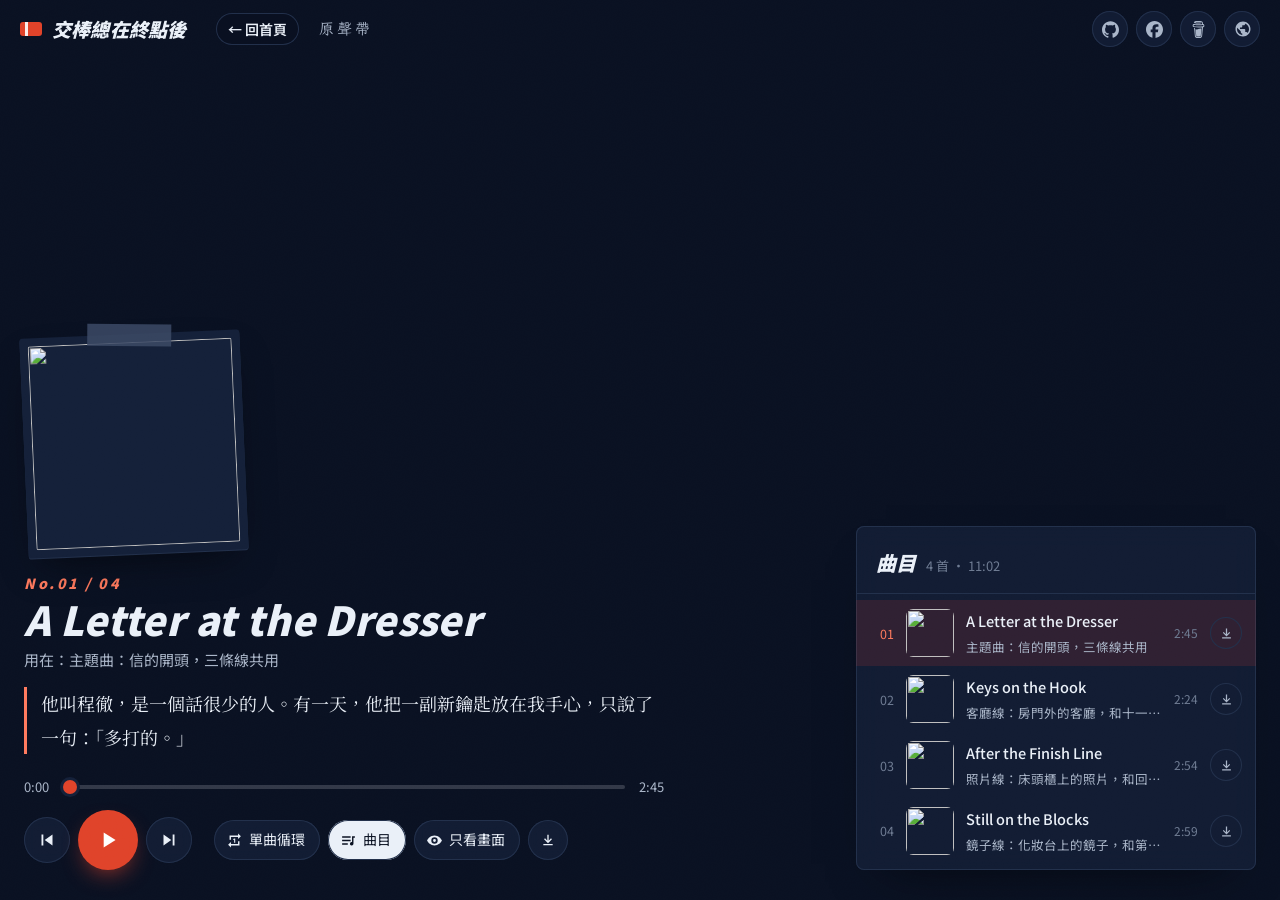
==== commit d0806d75: "原聲帶：修好「只看畫面」（刪心跳線樣式時誤刪了隱藏介面與淡出那兩條） Co-Authored-By: Claude Opus 5.5 <noreply@anthropic.com>" ====
--- a/docs/music/index.html
+++ b/docs/music/index.html
@@ -104,6 +104,8 @@
 
 body.nolist main{grid-template-columns:minmax(0,1fr)}
 body.nolist #side{display:none}
+body.bare .top,body.bare main{opacity:0;pointer-events:none}
+.top,main{transition:opacity .6s}
 body.bare #stage::after{opacity:.15}
 #baretip{position:fixed;z-index:5;left:50%;bottom:calc(24px + env(safe-area-inset-bottom));transform:translateX(-50%);padding:7px 16px;border-radius:99px;background:rgb(var(--veil)/.8);color:var(--ink-2);font-size:13px;opacity:0;transition:opacity .6s;pointer-events:none;white-space:nowrap}
 body.bare #baretip.show{opacity:1}
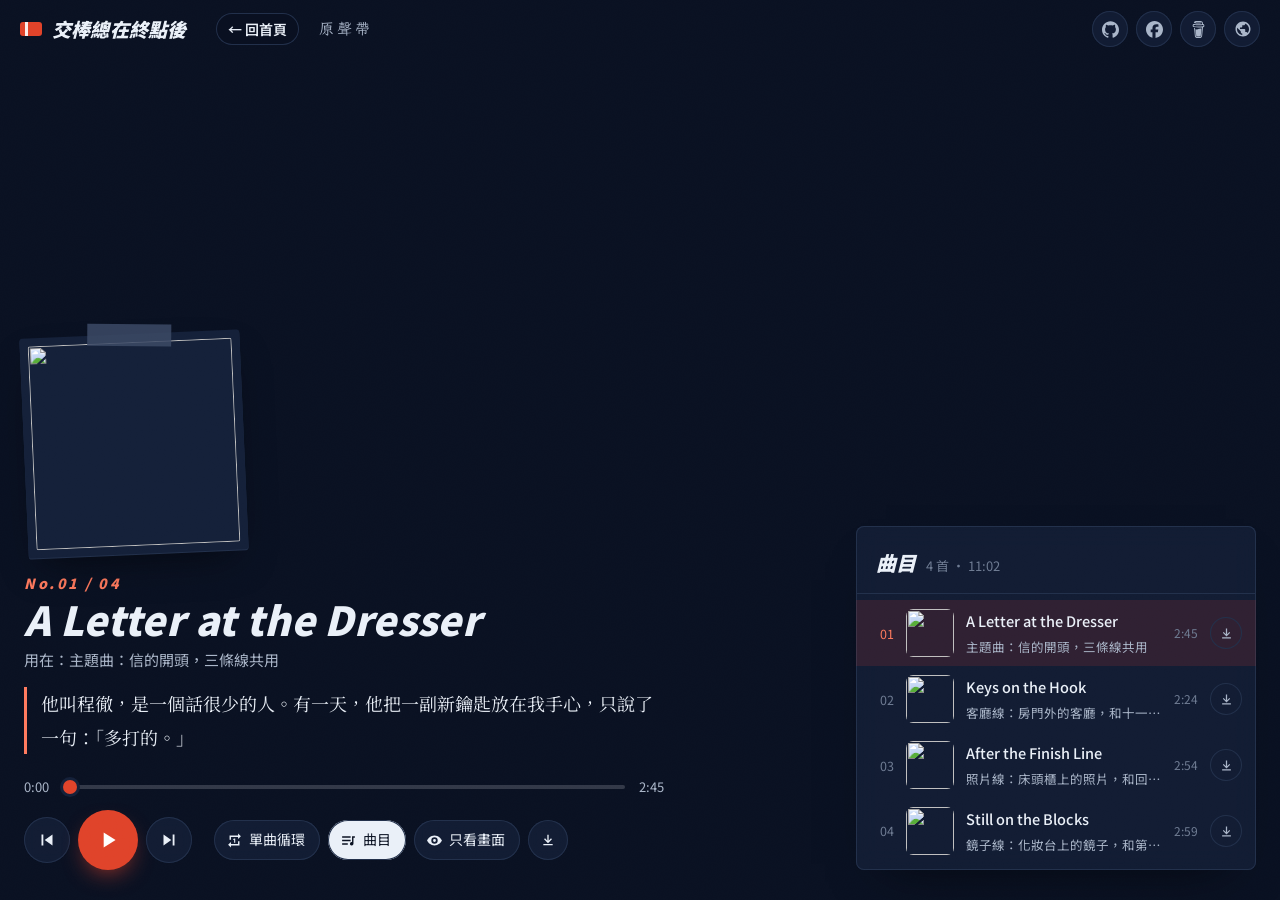
==== commit f1f498d3: "公開站：分享預覽圖改走素材 tag（@main 超過 jsDelivr 上限） Co-Authored-By: Claude Opus 5.5 <noreply@anthropic.com>" ====
--- a/docs/music/index.html
+++ b/docs/music/index.html
@@ -10,7 +10,7 @@
 <meta property="og:type" content="music.album">
 <meta property="og:title" content="交棒總在終點後 · 原聲帶">
 <meta property="og:description" content="四首純器樂，照劇情的順序。播放時背景換成那一段的畫面。">
-<meta property="og:image" content="https://cdn.jsdelivr.net/gh/yazelin/larch-handoff@main/assets/art/cg/C01_v1.webp">
+<meta property="og:image" content="https://cdn.jsdelivr.net/gh/yazelin/larch-handoff@assets-42198dece0/assets/art/cg/C01_v1.webp">
 <meta name="twitter:card" content="summary_large_image">
 <link rel="icon" href="data:image/svg+xml,%3Csvg xmlns='http://www.w3.org/2000/svg' viewBox='0 0 32 32'%3E%3Crect x='2' y='7' width='28' height='18' rx='4' fill='%23c4553e'/%3E%3Crect x='9' y='7' width='4' height='18' fill='%23fff'/%3E%3C/svg%3E">
 <link rel="preconnect" href="https://fonts.googleapis.com">
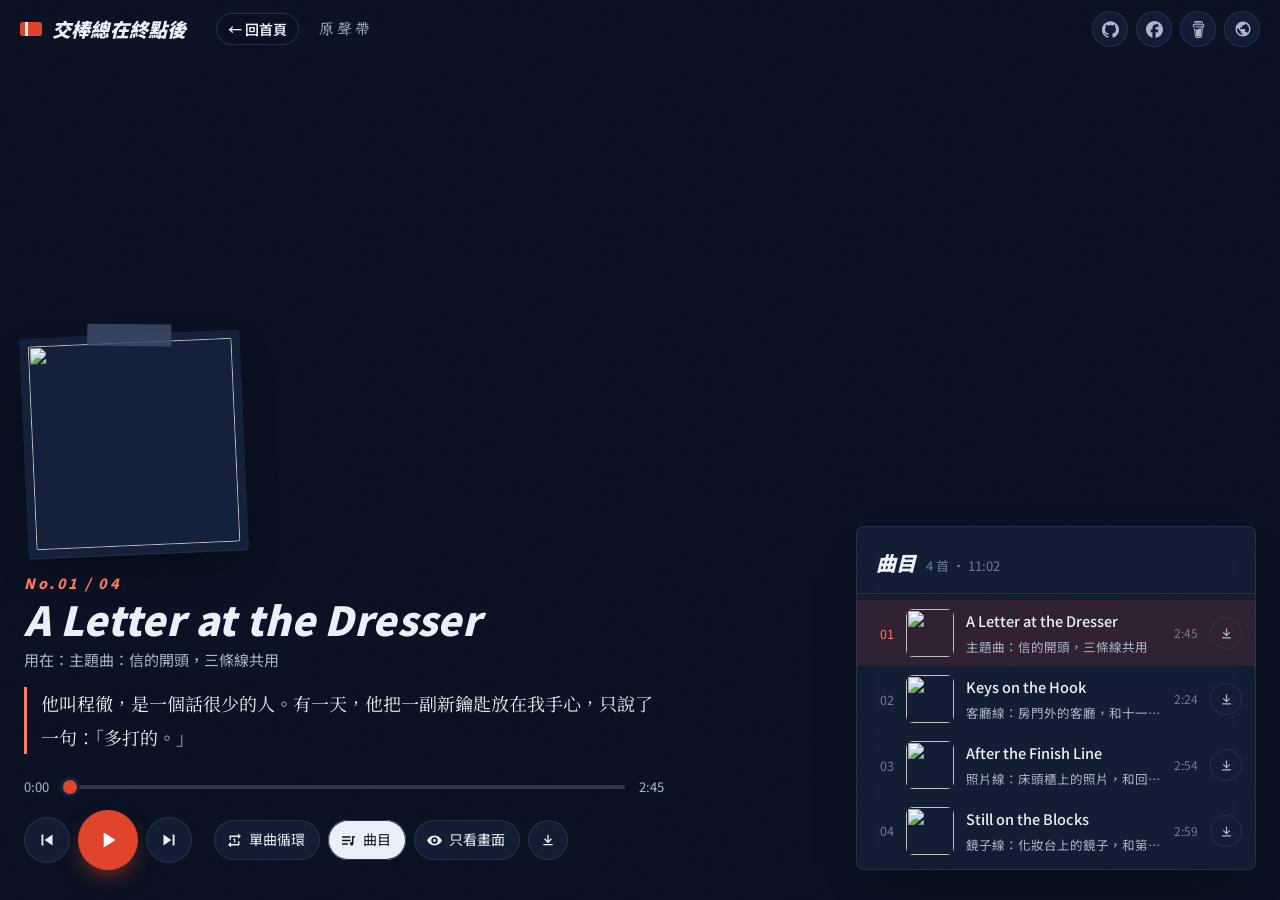
==== commit cdd8fbb9: "遊戲與公開站共用同一套 jsDelivr tag；分享預覽圖改指 img-common Co-Authored-By: Claude Opus 5.5 <noreply@anthropic.com>" ====
--- a/docs/music/index.html
+++ b/docs/music/index.html
@@ -10,7 +10,7 @@
 <meta property="og:type" content="music.album">
 <meta property="og:title" content="交棒總在終點後 · 原聲帶">
 <meta property="og:description" content="四首純器樂，照劇情的順序。播放時背景換成那一段的畫面。">
-<meta property="og:image" content="https://cdn.jsdelivr.net/gh/yazelin/larch-handoff@assets-42198dece0/assets/art/cg/C01_v1.webp">
+<meta property="og:image" content="https://cdn.jsdelivr.net/gh/yazelin/larch-handoff@img-common-79cc86011a/assets/art/cg/C01_v1.webp">
 <meta name="twitter:card" content="summary_large_image">
 <link rel="icon" href="data:image/svg+xml,%3Csvg xmlns='http://www.w3.org/2000/svg' viewBox='0 0 32 32'%3E%3Crect x='2' y='7' width='28' height='18' rx='4' fill='%23c4553e'/%3E%3Crect x='9' y='7' width='4' height='18' fill='%23fff'/%3E%3C/svg%3E">
 <link rel="preconnect" href="https://fonts.googleapis.com">
